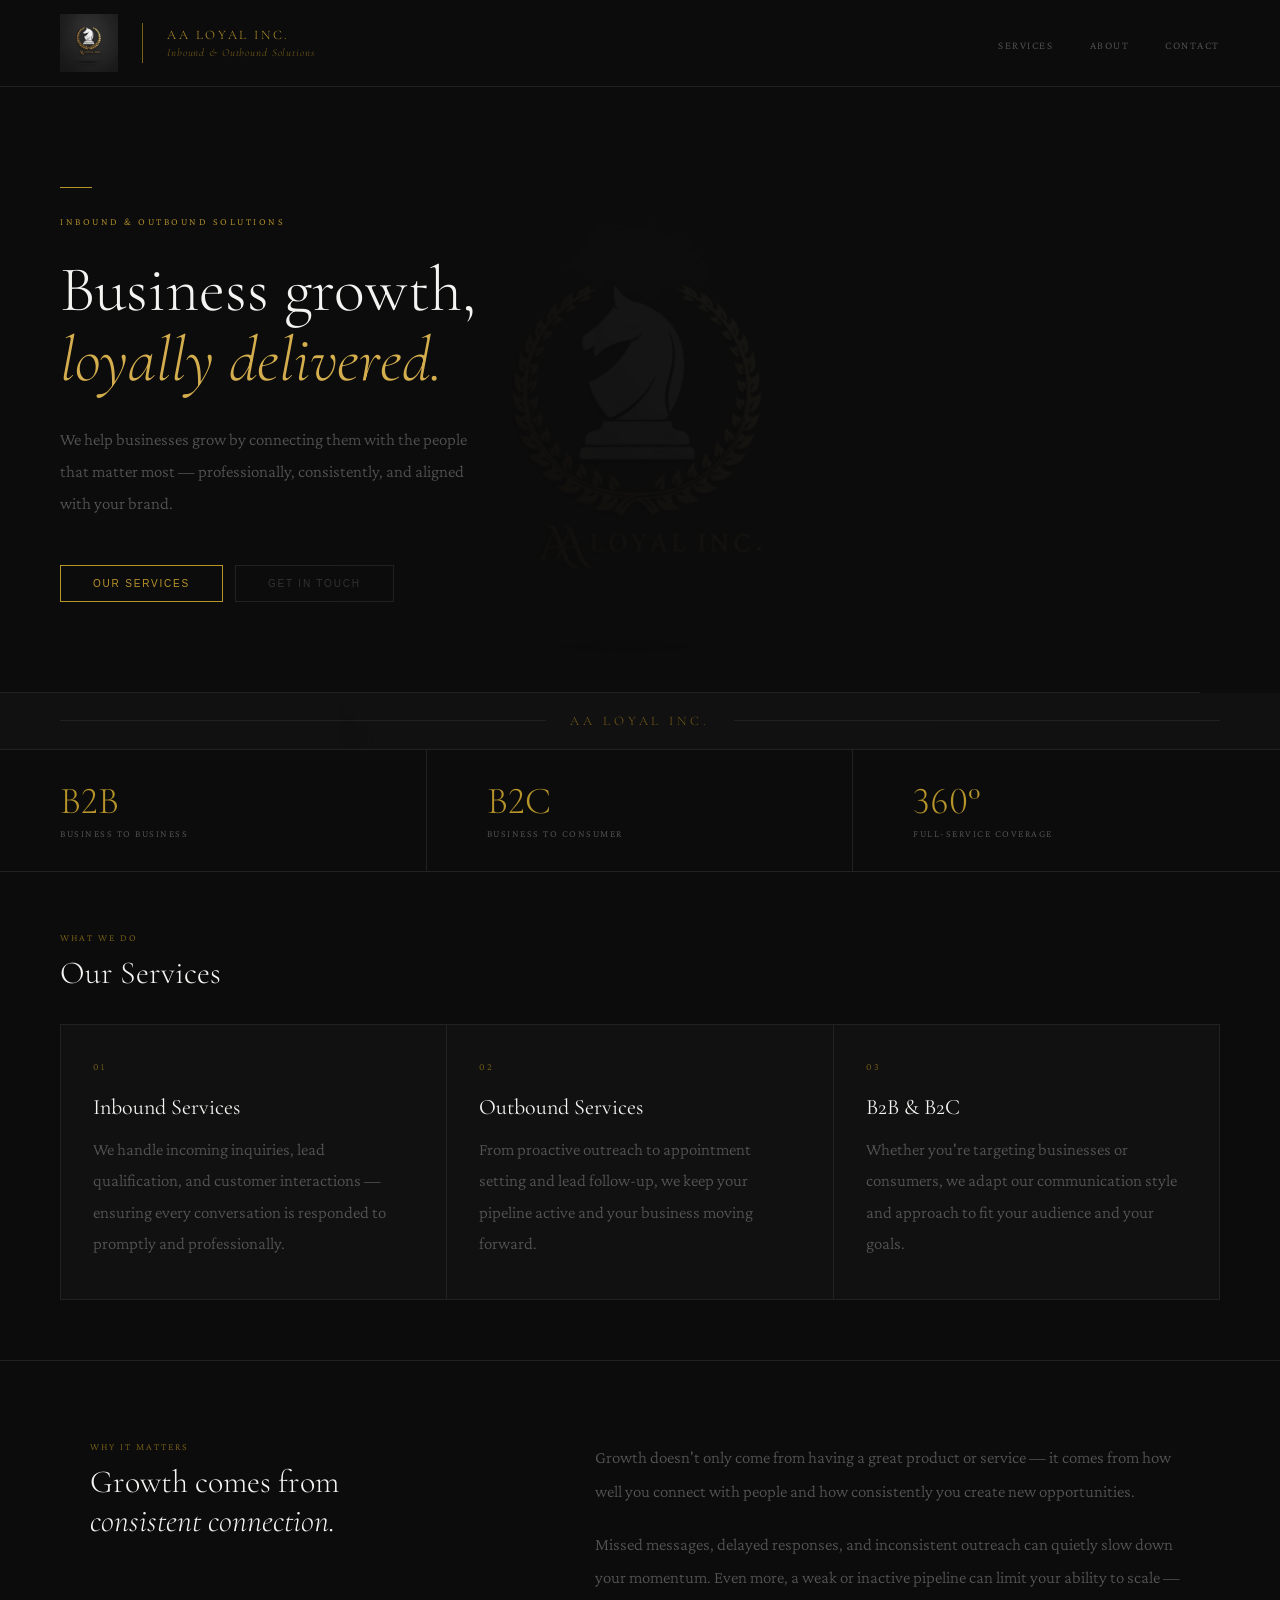
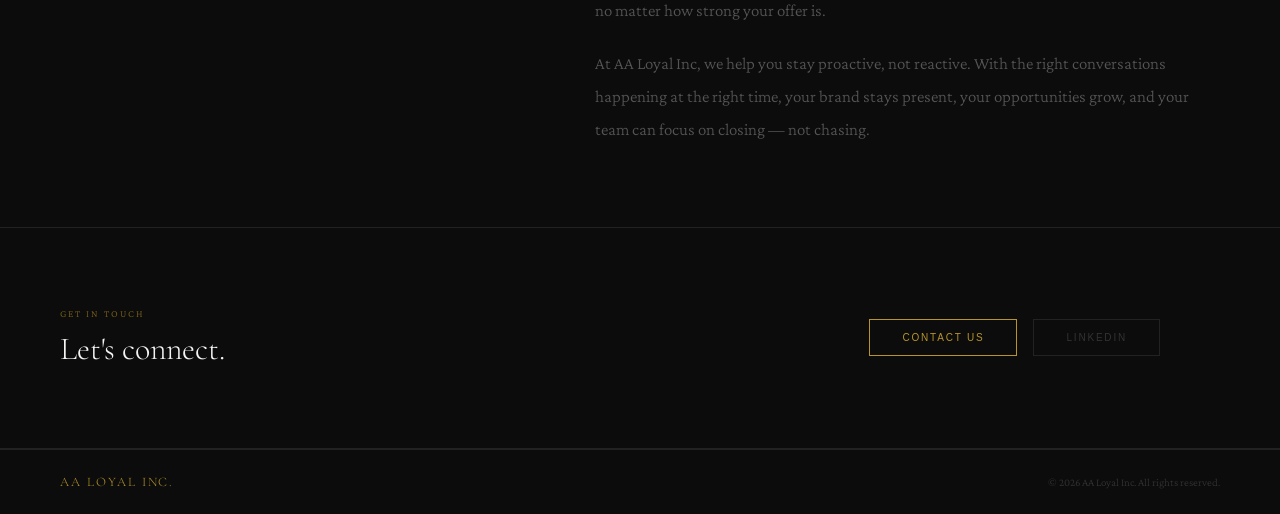
==== index.html @ 69667d93 "Add files via upload" ====
<!DOCTYPE html>
<html lang="en">
<head>
  <meta charset="UTF-8" />
  <meta name="viewport" content="width=device-width, initial-scale=1.0" />
  <title>AA Loyal Inc.</title>
  <link rel="preconnect" href="https://fonts.googleapis.com" />
  <link rel="preconnect" href="https://fonts.gstatic.com" crossorigin />
  <link href="https://fonts.googleapis.com/css2?family=Cormorant+Garamond:ital,wght@0,300;0,400;0,600;1,300;1,400&family=Crimson+Pro:ital,wght@0,300;0,400;1,300;1,400&display=swap" rel="stylesheet" />
  <link rel="stylesheet" href="style.css" />
</head>
<body>
    <div class="watermark">
  <img src="logo.png" alt="" />
</div>

  <!-- NAVIGATION -->
  <nav class="nav">
    <a href="index.html" class="nav-logo-wrap">
      <img src="logo.png" alt="AA Loyal Inc." class="nav-logo-img" />
<div class="nav-separator"></div>
<div class="nav-identity">
  <span class="nav-company">AA Loyal Inc.</span>
  <span class="nav-tagline">Inbound &amp; Outbound Solutions</span>
</div>
    </a>
    <ul class="nav-links">
      <li><a href="index.html#services">Services</a></li>
      <li><a href="about.html">About</a></li>
      <li><a href="contact.html">Contact</a></li>
    </ul>
  </nav>

  <!-- HERO -->
  <section class="hero">
    <div class="hero-line"></div>
    <p class="hero-eyebrow">Inbound &amp; Outbound Solutions</p>
    <h1 class="hero-title">Business growth,<br><em>loyally delivered.</em></h1>
    <p class="hero-sub">We help businesses grow by connecting them with the people that matter most — professionally, consistently, and aligned with your brand.</p>
    <div class="btns">
      <a href="#services" class="btn-gold">Our Services</a>
      <a href="contact.html" class="btn-ghost">Get in Touch</a>
    </div>
</section>

  <!-- NAME STRIP -->
  <div class="name-strip">
    <div class="strip-line"></div>
    <span class="strip-name">AA LOYAL INC.</span>
    <div class="strip-line"></div>
  </div>

  <!-- STATS ROW -->
  <div class="divider-row reveal">
    <div class="stat-cell">
      <div class="stat-num">B2B</div>
      <div class="stat-label">Business to Business</div>
    </div>
    <div class="stat-cell">
      <div class="stat-num">B2C</div>
      <div class="stat-label">Business to Consumer</div>
    </div>
    <div class="stat-cell">
      <div class="stat-num">360°</div>
      <div class="stat-label">Full-service coverage</div>
    </div>
  </div>

  <!-- SERVICES -->
  <section id="services" class="reveal">
    <div class="services-header">
      <div>
        <p class="section-label">What we do</p>
        <h2 class="section-title">Our Services</h2>
      </div>
    </div>
    <div class="services-grid">
      <div class="svc">
        <span class="svc-num">01</span>
        <h3 class="svc-name">Inbound Services</h3>
        <p class="svc-desc">We handle incoming inquiries, lead qualification, and customer interactions — ensuring every conversation is responded to promptly and professionally.</p>
      </div>
      <div class="svc">
        <span class="svc-num">02</span>
        <h3 class="svc-name">Outbound Services</h3>
        <p class="svc-desc">From proactive outreach to appointment setting and lead follow-up, we keep your pipeline active and your business moving forward.</p>
      </div>
      <div class="svc">
        <span class="svc-num">03</span>
        <h3 class="svc-name">B2B &amp; B2C</h3>
        <p class="svc-desc">Whether you're targeting businesses or consumers, we adapt our communication style and approach to fit your audience and your goals.</p>
      </div>
    </div>
  </section>

  <!-- WHY IT MATTERS -->
  <section class="why-section reveal">
    <div class="why-inner">
      <div class="why-left">
        <p class="section-label">Why it matters</p>
        <h2 class="section-title">Growth comes from<br><em>consistent connection.</em></h2>
      </div>
      <div class="why-right">
        <p class="about-body">Growth doesn't only come from having a great product or service — it comes from how well you connect with people and how consistently you create new opportunities.</p>
        <p class="about-body">Missed messages, delayed responses, and inconsistent outreach can quietly slow down your momentum. Even more, a weak or inactive pipeline can limit your ability to scale — no matter how strong your offer is.</p>
        <p class="about-body">At AA Loyal Inc, we help you stay proactive, not reactive. With the right conversations happening at the right time, your brand stays present, your opportunities grow, and your team can focus on closing — not chasing.</p>
      </div>
    </div>
  </section>

  <!-- LET'S CONNECT -->
  <section class="connect-strip reveal">
    <div class="connect-inner">
      <div>
        <p class="section-label">Get in touch</p>
        <h2 class="section-title">Let's connect.</h2>
      </div>
      <div class="connect-actions">
        <a href="contact.html" class="btn-gold">Contact Us</a>
        <a href="https://www.linkedin.com/company/aa-loyal/" target="_blank" class="btn-ghost">LinkedIn</a>
      </div>
    </div>
  </section>

  <!-- FOOTER -->
  <footer class="footer">
    <div class="footer-logo">AA LOYAL INC.</div>
    <div class="footer-copy">© 2026 AA Loyal Inc. All rights reserved.</div>
  </footer>

  <script src="effects.js"></script>
</body>
</html>
---- style.css ----
/* =====================
   VARIABLES
   ===================== */
:root {
  --gold:       #b8952a;
  --gold-light: #d4ae4e;
  --gold-dim:   #7a6118;
  --bg:         #0c0c0c;
  --bg2:        #111111;
  --bg3:        #161616;
  --line:       #222222;
  --white:      #f4f4f2;
  --muted:      #555555;
  --dimmer:     #333333;
}

/* =====================
   RESET & BASE
   ===================== */
*, *::before, *::after { box-sizing: border-box; margin: 0; padding: 0; }
html { scroll-behavior: smooth; }
body {
  background: var(--bg);
  color: var(--white);
  font-family: 'Crimson Pro', serif;
  font-weight: 300;
  font-size: 17px;
  animation: pageFadeIn 0.5s ease forwards;
}
a { text-decoration: none; color: inherit; }
ul { list-style: none; }

/* =====================
   NAVIGATION
   ===================== */
.nav {
  display: flex;
  justify-content: space-between;
  align-items: center;
  padding: 14px 60px;
  border-bottom: 0.5px solid var(--line);
  position: sticky;
  top: 0;
  background: var(--bg);
  z-index: 100;
}
.nav-logo-wrap {
  display: flex;
  align-items: center;
  gap: 0;
  text-decoration: none;
}
.nav-logo-img {
  height: 58px;
  width: auto;
}
.nav-separator {
  width: 1px;
  height: 40px;
  background: var(--gold-dim);
  margin: 0 24px;
}
.nav-tagline {
  font-family: 'Cormorant Garamond', serif;
  font-size: 13px;
  font-style: italic;
  color: var(--gold-dim);
  letter-spacing: 0.08em;
}
.nav-links {
  display: flex;
  gap: 36px;
}
.nav-links li a {
  font-size: 11px;
  letter-spacing: 0.14em;
  text-transform: uppercase;
  color: var(--muted);
  transition: color 0.2s;
  text-decoration: none;
  position: relative;
  padding-bottom: 4px;
}
.nav-links li a::after {
  content: '';
  position: absolute;
  bottom: 0;
  left: 0;
  width: 0;
  height: 1px;
  background: var(--gold);
  transition: width 0.3s ease;
}
.nav-links li a:hover { color: var(--gold); }
.nav-links li a:hover::after { width: 100%; }

/* =====================
   HERO
   ===================== */
.hero {
  padding: 100px 60px 90px;
  border-bottom: 0.5px solid var(--line);
  max-width: 1200px;
}
.hero-line {
  width: 32px;
  height: 1px;
  background: var(--gold);
  margin-bottom: 28px;
}
.hero-eyebrow {
  font-size: 10px;
  letter-spacing: 0.25em;
  text-transform: uppercase;
  color: var(--gold);
  margin-bottom: 28px;
}
.hero-title {
  font-family: 'Cormorant Garamond', serif;
  font-size: 64px;
  font-weight: 300;
  line-height: 1.1;
  color: var(--white);
  margin-bottom: 8px;
  max-width: 640px;
}
.hero-title em {
  color: var(--gold-light);
  font-style: italic;
}
.hero-sub {
  font-size: 17px;
  color: var(--muted);
  line-height: 1.9;
  max-width: 420px;
  margin: 28px 0 44px;
}
.btns { display: flex; gap: 12px; }
.btn-gold, .btn-ghost {
  padding: 12px 32px;
  font-family: 'Inter', sans-serif;
  font-size: 10px;
  letter-spacing: 0.18em;
  text-transform: uppercase;
  cursor: pointer;
  transition: opacity 0.2s;
  display: inline-block;
}
.btn-gold {
  border: 1px solid var(--gold);
  color: var(--gold);
}
.btn-ghost {
  border: 1px solid var(--line);
  color: var(--dimmer);
}
.btn-gold:hover, .btn-ghost:hover { opacity: 0.7; }

/* =====================
   STATS ROW
   ===================== */
.divider-row {
  display: grid;
  grid-template-columns: repeat(3, 1fr);
  border-bottom: 0.5px solid var(--line);
}
.stat-cell {
  padding: 32px 60px;
  border-right: 0.5px solid var(--line);
}
.stat-cell:last-child { border-right: none; }
.stat-num {
  font-family: 'Cormorant Garamond', serif;
  font-size: 38px;
  font-weight: 300;
  color: var(--gold);
  line-height: 1;
  margin-bottom: 8px;
  font-variant-numeric: lining-nums;
}
.stat-label {
  font-size: 10px;
  letter-spacing: 0.15em;
  text-transform: uppercase;
  color: var(--muted);
}

/* =====================
   SERVICES
   ===================== */
.services-header {
  padding: 60px 60px 32px;
}
.section-label {
  font-size: 10px;
  letter-spacing: 0.2em;
  text-transform: uppercase;
  color: var(--gold-dim);
  margin-bottom: 10px;
}
.section-title {
  font-family: 'Cormorant Garamond', serif;
  font-size: 32px;
  font-weight: 300;
  color: var(--white);
}
.services-grid {
  display: grid;
  grid-template-columns: repeat(3, 1fr);
  gap: 1px;
  background: var(--line);
  margin: 0 60px 60px;
  border: 0.5px solid var(--line);
}
.svc {
  background: var(--bg2);
  padding: 36px 32px 40px;
  transition: background 0.2s;
}
.svc:hover { background: var(--bg3); }
.svc-num {
  font-size: 10px;
  color: var(--gold-dim);
  letter-spacing: 0.2em;
  margin-bottom: 22px;
  display: block;
}
.svc-name {
  font-family: 'Cormorant Garamond', serif;
  font-size: 22px;
  font-weight: 400;
  color: var(--white);
  margin-bottom: 14px;
}
.svc-desc {
  font-size: 17px;
  color: var(--muted);
  line-height: 1.85;
}

/* =====================
   FOOTER
   ===================== */
.footer {
  padding: 24px 60px;
  border-top: 0.5px solid var(--line);
  display: flex;
  justify-content: space-between;
  align-items: center;
}
.footer-logo {
  font-family: 'Cormorant Garamond', serif;
  font-size: 13px;
  color: var(--gold);
  letter-spacing: 0.15em;
}
.footer-copy {
  font-size: 11px;
  color: var(--dimmer);
}

/* =====================
   PAGE HERO (About, Contact)
   ===================== */
.page-hero {
  padding: 100px 60px 80px;
  border-bottom: 0.5px solid var(--line);
}

/* =====================
   ABOUT — MISSION
   ===================== */
.about-mission {
  border-bottom: 0.5px solid var(--line);
  padding: 80px 60px;
}
.about-mission-inner {
  display: grid;
  grid-template-columns: 1fr 1.4fr;
  gap: 80px;
  max-width: 1100px;
}
.about-body {
  font-size: 17px;
  color: var(--muted);
  line-height: 1.95;
  margin-bottom: 20px;
}
.about-body:last-child { margin-bottom: 0; }

/* =====================
   ABOUT — VALUES
   ===================== */
.values-section {
  padding-bottom: 60px;
}

/* =====================
   CONTACT
   ===================== */
.contact-section {
  padding: 80px 60px;
  border-bottom: 0.5px solid var(--line);
}
.contact-inner {
  display: grid;
  grid-template-columns: 1fr 1.4fr;
  gap: 80px;
  max-width: 1100px;
}

/* =====================
   CONTACT FORM
   ===================== */
.contact-form {
  display: flex;
  flex-direction: column;
  gap: 24px;
}
.form-group {
  display: flex;
  flex-direction: column;
  gap: 8px;
}
.form-group label {
  font-size: 10px;
  letter-spacing: 0.18em;
  text-transform: uppercase;
  color: var(--gold-dim);
}
.form-group input,
.form-group textarea {
  background: var(--bg2);
  border: 0.5px solid var(--line);
  color: var(--white);
  font-family: 'Crimson Pro', serif;
  font-size: 17px;
  font-weight: 300;
  padding: 14px 16px;
  outline: none;
  transition: border-color 0.2s;
  resize: none;
}
.form-group input::placeholder,
.form-group textarea::placeholder {
  color: var(--dimmer);
}
.form-group input:focus,
.form-group textarea:focus {
  border-color: var(--gold-dim);
}

/* =====================
   WHY IT MATTERS
   ===================== */
.why-section {
  border-top: 0.5px solid var(--line);
  border-bottom: 0.5px solid var(--line);
  padding: 80px 60px;
}
.why-inner {
  display: grid;
  grid-template-columns: 1fr 1.4fr;
  gap: 80px;
  max-width: 1100px;
  margin: 0 auto;
}
.why-left { min-width: 0; }
.why-right { min-width: 0; }

/* =====================
   LET'S CONNECT STRIP
   ===================== */
.connect-strip {
  padding: 80px 60px;
  border-bottom: 0.5px solid var(--line);
}
.connect-inner {
  display: flex;
  justify-content: space-between;
  align-items: center;
  max-width: 1100px;
}
.connect-actions {
  display: flex;
  gap: 16px;
}

/* =====================
   EFFECTS
   ===================== */
.reveal {
  opacity: 0;
  transform: translateY(28px);
  transition: opacity 0.8s ease, transform 0.8s ease;
}
.reveal.visible {
  opacity: 1;
  transform: translateY(0);
}

@keyframes pageFadeIn {
  from { opacity: 0; }
  to { opacity: 1; }
}

/* =====================
   MOBILE RESPONSIVE
   ===================== */
@media (max-width: 768px) {
  .nav {
    padding: 14px 20px;
    flex-wrap: wrap;
    gap: 12px;
  }
  .nav-logo-wrap { flex: 1; }
.nav-tagline { display: none; }
.nav-company { display: none; }
  .nav-separator { display: none; }
  .nav-logo-img { height: 42px; }
  .nav-links { gap: 20px; }
  .nav-links li a { font-size: 10px; }

  .hero { padding: 60px 24px 50px; }
  .hero-title { font-size: 42px; }
  .hero-sub { font-size: 17px; }
  .btns { flex-direction: column; gap: 12px; }
  .btn-gold, .btn-ghost { text-align: center; width: 100%; }

  .divider-row { grid-template-columns: 1fr; }
  .stat-cell { padding: 20px 24px; border-right: none; border-bottom: 0.5px solid var(--line); }
  .stat-cell:last-child { border-bottom: none; }

  .services-header { padding: 40px 24px 24px; }
  .services-grid { grid-template-columns: 1fr; margin: 0 24px 40px; }

  .about-mission { padding: 50px 24px; }
  .about-mission-inner { grid-template-columns: 1fr; gap: 32px; }

  .why-section { padding: 50px 24px; }
  .why-inner { grid-template-columns: 1fr; gap: 32px; }

  .page-hero { padding: 60px 24px 50px; }

  .connect-strip { padding: 50px 24px; }
  .connect-inner { flex-direction: column; align-items: flex-start; gap: 32px; }

  .contact-section { padding: 50px 24px; }
  .contact-inner { grid-template-columns: 1fr; gap: 48px; }

  .footer { padding: 20px 24px; flex-direction: column; align-items: flex-start; gap: 8px; }
}
/* =====================
   WATERMARK
   ===================== */
.watermark {
  position: fixed;
  top: 50%;
  left: 50%;
  transform: translate(-50%, -50%);
  width: 600px;
  max-width: 80vw;
  opacity: 0.04;
  pointer-events: none;
  z-index: 0;
}
.watermark img {
  width: 100%;
  height: auto;
}
/* =====================
   NAME STRIP
   ===================== */
.name-strip {
  display: flex;
  align-items: center;
  gap: 24px;
  padding: 20px 60px;
  border-bottom: 0.5px solid var(--line);
  background: var(--bg2);
}
.strip-line {
  flex: 1;
  height: 0.5px;
  background: var(--line);
}
.strip-name {
  font-family: 'Cormorant Garamond', serif;
  font-size: 13px;
  letter-spacing: 0.3em;
  text-transform: uppercase;
  color: var(--gold-dim);
  white-space: nowrap;
}
.nav-identity {
  display: flex;
  flex-direction: column;
  gap: 3px;
}
.nav-company {
  font-family: 'Cormorant Garamond', serif;
  font-size: 13px;
  letter-spacing: 0.2em;
  text-transform: uppercase;
  color: var(--gold);
}
.nav-tagline {
  font-family: 'Cormorant Garamond', serif;
  font-size: 11px;
  font-style: italic;
  color: var(--gold-dim);
  letter-spacing: 0.08em;
}
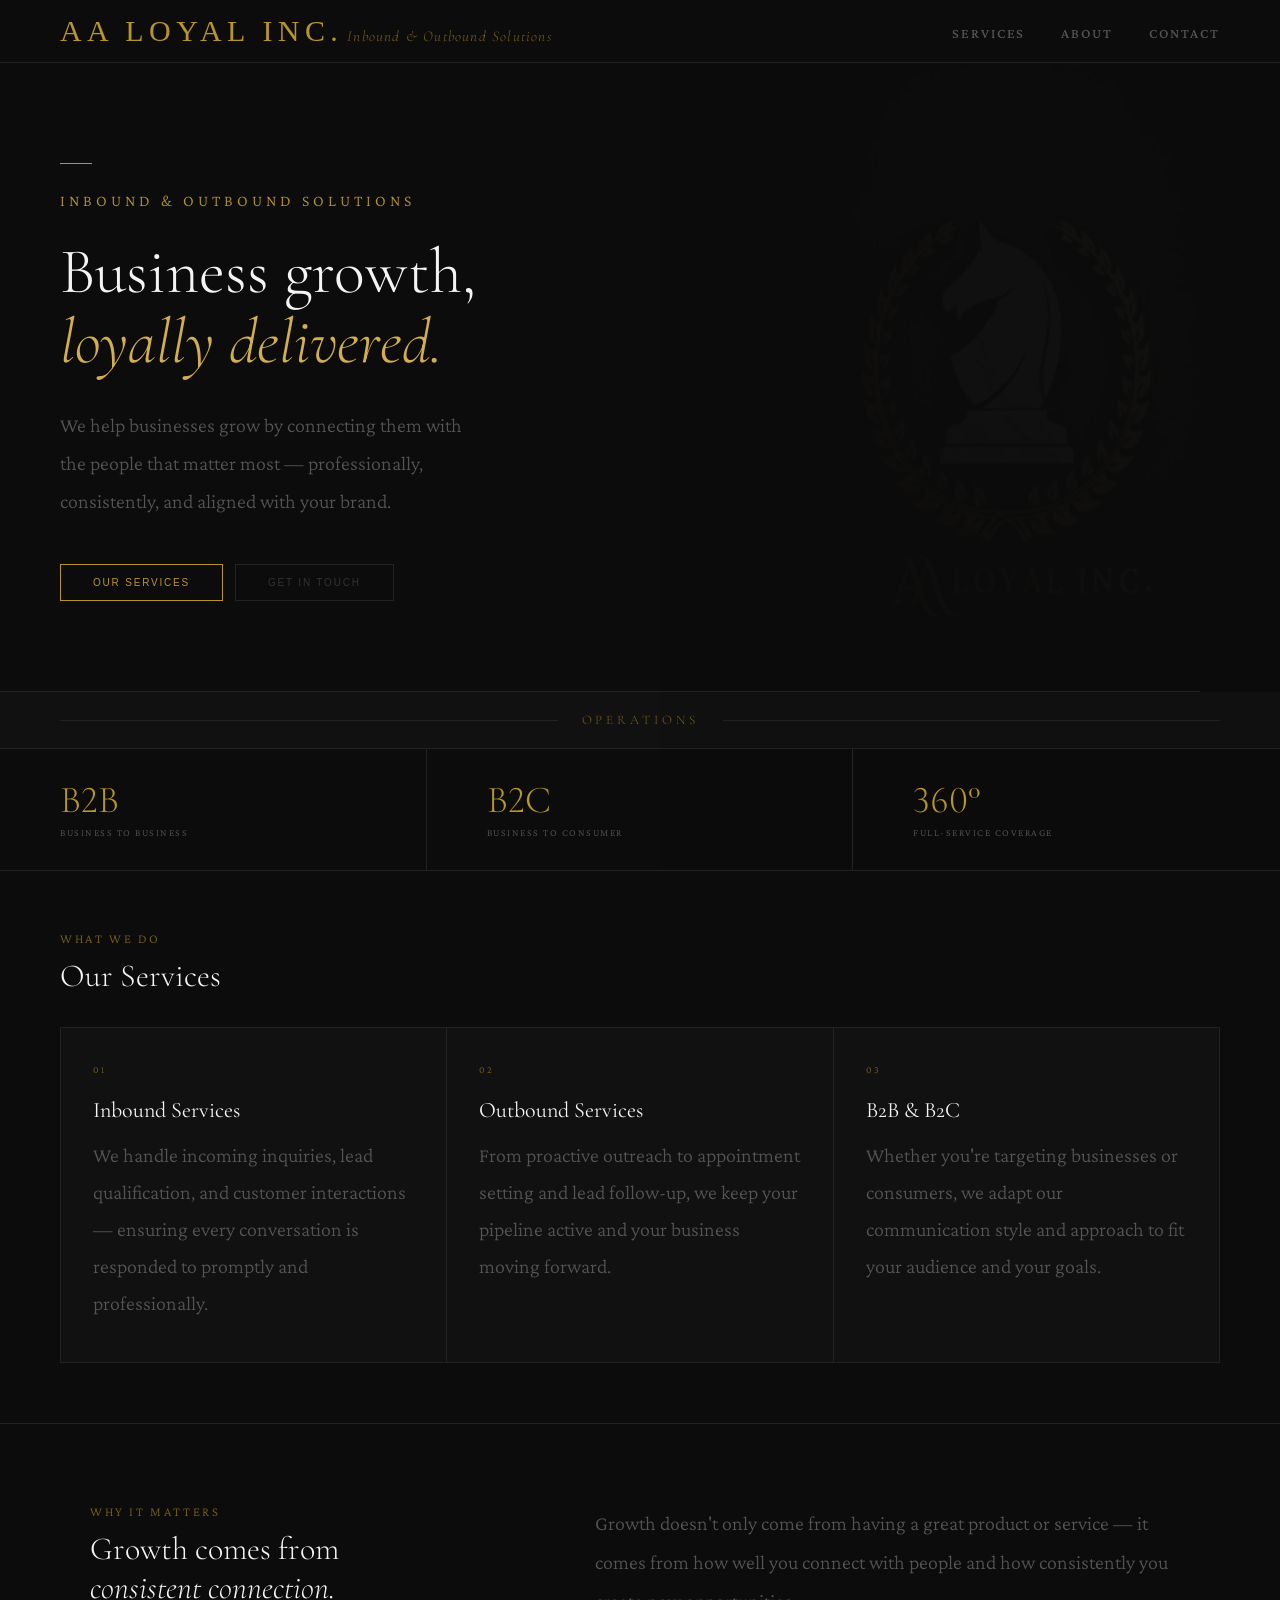
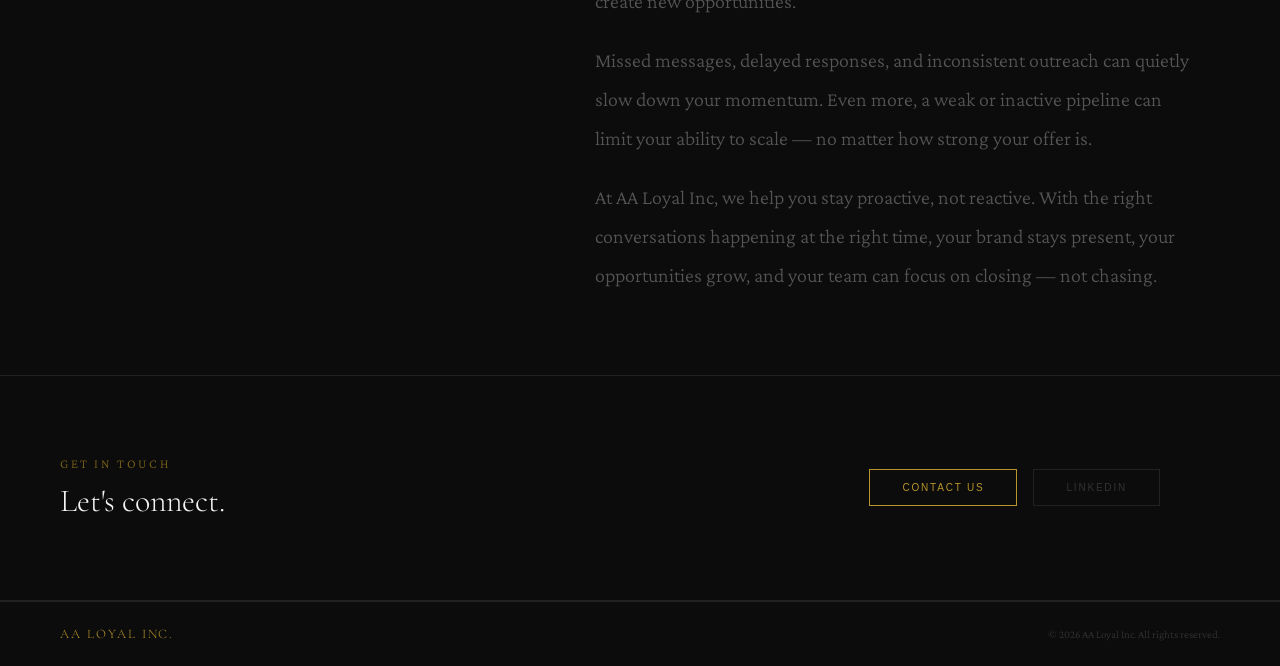
==== commit 248dded3: "Update index.html" ====
--- a/index.html
+++ b/index.html
@@ -15,22 +15,19 @@
 </div>
 
   <!-- NAVIGATION -->
-  <nav class="nav">
-    <a href="index.html" class="nav-logo-wrap">
-      <img src="logo.png" alt="AA Loyal Inc." class="nav-logo-img" />
-<div class="nav-separator"></div>
-<div class="nav-identity">
-  <span class="nav-company">AA Loyal Inc.</span>
-  <span class="nav-tagline">Inbound &amp; Outbound Solutions</span>
-</div>
-    </a>
-    <ul class="nav-links">
-      <li><a href="index.html#services">Services</a></li>
-      <li><a href="about.html">About</a></li>
-      <li><a href="contact.html">Contact</a></li>
-    </ul>
-  </nav>
-
+<nav class="nav">
+  <a href="index.html" class="nav-logo-wrap">
+    <div class="nav-identity">
+      <span class="nav-company">AA Loyal Inc.</span>
+      <span class="nav-tagline">Inbound &amp; Outbound Solutions</span>
+    </div>
+  </a>
+  <ul class="nav-links">
+    <li><a href="index.html#services">Services</a></li>
+    <li><a href="about.html">About</a></li>
+    <li><a href="contact.html">Contact</a></li>
+  </ul>
+</nav>
   <!-- HERO -->
   <section class="hero">
     <div class="hero-line"></div>
@@ -46,7 +43,7 @@
   <!-- NAME STRIP -->
   <div class="name-strip">
     <div class="strip-line"></div>
-    <span class="strip-name">AA LOYAL INC.</span>
+    <span class="strip-name">Operations</span>
     <div class="strip-line"></div>
   </div>
 
@@ -130,4 +127,4 @@
 
   <script src="effects.js"></script>
 </body>
-</html>+</html>
--- a/style.css
+++ b/style.css
@@ -1,3 +1,9 @@
+@font-face {
+  font-family: 'Strame';
+  src: url('Strame.ttf') format('truetype');
+  font-weight: normal;
+  font-style: normal;
+}
 /* =====================
    VARIABLES
    ===================== */
@@ -24,7 +30,7 @@
   color: var(--white);
   font-family: 'Crimson Pro', serif;
   font-weight: 300;
-  font-size: 17px;
+  font-size: 20px;
   animation: pageFadeIn 0.5s ease forwards;
 }
 a { text-decoration: none; color: inherit; }
@@ -51,28 +57,32 @@
   text-decoration: none;
 }
 .nav-logo-img {
-  height: 58px;
-  width: auto;
+  display: none;
 }
 .nav-separator {
-  width: 1px;
-  height: 40px;
-  background: var(--gold-dim);
-  margin: 0 24px;
+  display: none;
+}
+.nav-company {
+  font-family: 'Strame', serif;
+  font-size: 30px;
+  font-weight: 300;
+  letter-spacing: 0.18em;
+  text-transform: uppercase;
+  color: var(--gold);
 }
 .nav-tagline {
   font-family: 'Cormorant Garamond', serif;
-  font-size: 13px;
+  font-size: 15px;
   font-style: italic;
   color: var(--gold-dim);
   letter-spacing: 0.08em;
-}
-.nav-links {
+}.nav-links {
   display: flex;
   gap: 36px;
 }
 .nav-links li a {
-  font-size: 11px;
+  font-size: 14px;
+  font-weight: 500;
   letter-spacing: 0.14em;
   text-transform: uppercase;
   color: var(--muted);
@@ -109,7 +119,7 @@
   margin-bottom: 28px;
 }
 .hero-eyebrow {
-  font-size: 10px;
+  font-size: 16px;
   letter-spacing: 0.25em;
   text-transform: uppercase;
   color: var(--gold);
@@ -129,7 +139,7 @@
   font-style: italic;
 }
 .hero-sub {
-  font-size: 17px;
+  font-size: 20px;
   color: var(--muted);
   line-height: 1.9;
   max-width: 420px;
@@ -192,7 +202,7 @@
   padding: 60px 60px 32px;
 }
 .section-label {
-  font-size: 10px;
+  font-size: 13px;
   letter-spacing: 0.2em;
   text-transform: uppercase;
   color: var(--gold-dim);
@@ -233,7 +243,7 @@
   margin-bottom: 14px;
 }
 .svc-desc {
-  font-size: 17px;
+  font-size: 20px;
   color: var(--muted);
   line-height: 1.85;
 }
@@ -281,7 +291,7 @@
   max-width: 1100px;
 }
 .about-body {
-  font-size: 17px;
+  font-size: 20px;
   color: var(--muted);
   line-height: 1.95;
   margin-bottom: 20px;
@@ -334,7 +344,7 @@
   border: 0.5px solid var(--line);
   color: var(--white);
   font-family: 'Crimson Pro', serif;
-  font-size: 17px;
+  font-size: 20px;
   font-weight: 300;
   padding: 14px 16px;
   outline: none;
@@ -456,17 +466,20 @@
 .watermark {
   position: fixed;
   top: 50%;
-  left: 50%;
-  transform: translate(-50%, -50%);
-  width: 600px;
-  max-width: 80vw;
-  opacity: 0.04;
+  right: -80px;
+  transform: translateY(-50%);
+  width: 700px;
+  max-width: 90vw;
+  opacity: 0.02;
   pointer-events: none;
   z-index: 0;
 }
 .watermark img {
   width: 100%;
   height: auto;
+  transform: scaleY(1.2);
+  mix-blend-mode: screen;
+  filter: brightness(1);
 }
 /* =====================
    NAME STRIP
@@ -492,22 +505,3 @@
   color: var(--gold-dim);
   white-space: nowrap;
 }
-.nav-identity {
-  display: flex;
-  flex-direction: column;
-  gap: 3px;
-}
-.nav-company {
-  font-family: 'Cormorant Garamond', serif;
-  font-size: 13px;
-  letter-spacing: 0.2em;
-  text-transform: uppercase;
-  color: var(--gold);
-}
-.nav-tagline {
-  font-family: 'Cormorant Garamond', serif;
-  font-size: 11px;
-  font-style: italic;
-  color: var(--gold-dim);
-  letter-spacing: 0.08em;
-}
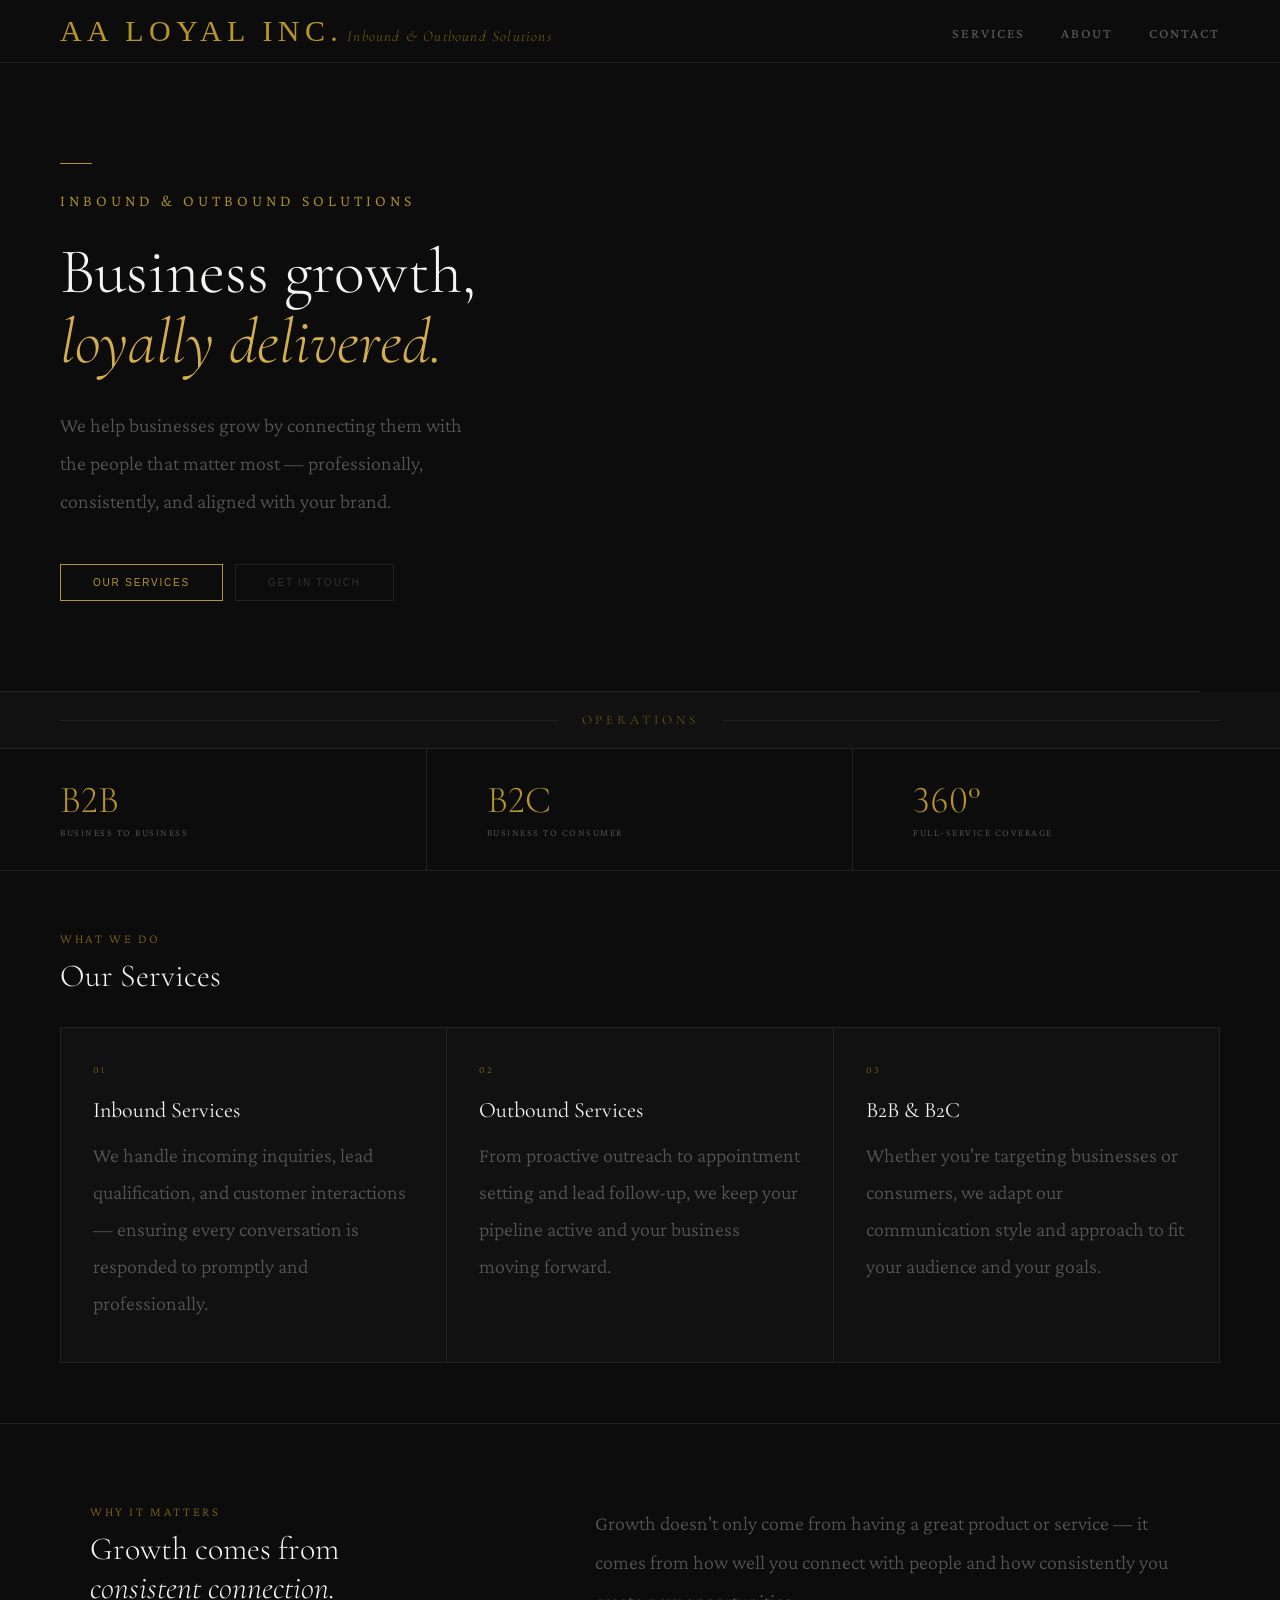
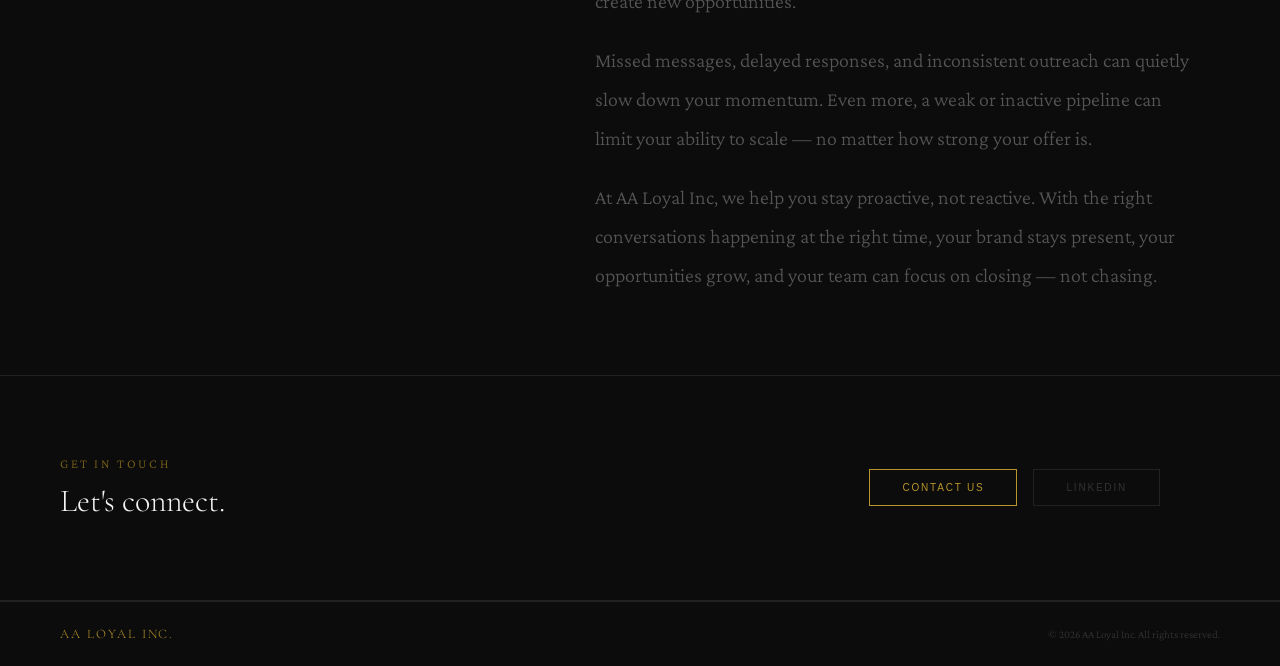
==== commit f2716d90: "Update index.html" ====
--- a/index.html
+++ b/index.html
@@ -11,7 +11,7 @@
 </head>
 <body>
     <div class="watermark">
-  <img src="logo.png" alt="" />
+  <img src="logo.svg" alt="" />
 </div>
 
   <!-- NAVIGATION -->
